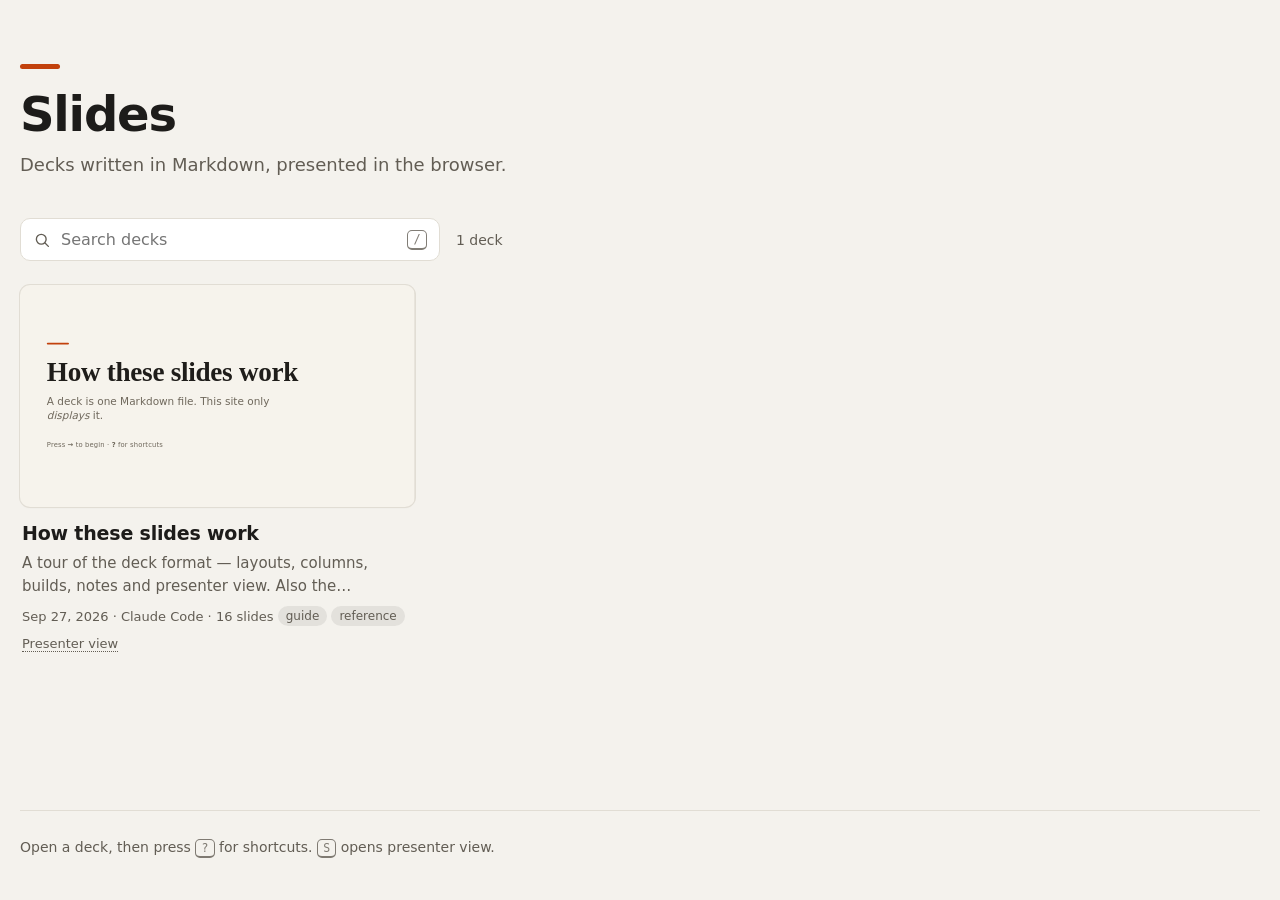
==== deck.html @ e29205b7 "Add static slides presentation site A dependency-free site that displays Markdown decks authored wit" ====
<!doctype html>
<html lang="en">
<head>
  <meta charset="utf-8">
  <meta name="viewport" content="width=device-width, initial-scale=1, viewport-fit=cover">
  <title>Loading…</title>
  <link rel="icon" href="assets/icon.svg" type="image/svg+xml">
  <link rel="stylesheet" href="assets/css/slides.css">
  <link rel="stylesheet" href="assets/css/site.css">
</head>
<body class="viewer">
  <div id="app"><div class="loading" role="status">Loading deck…</div></div>
  <noscript><p class="viewer-error">This presentation needs JavaScript.</p></noscript>
  <script type="module" src="assets/js/viewer.js"></script>
</body>
</html>
---- assets/css/slides.css ----
/* ==========================================================================
   Slide canvas: themes, typography, layouts, fragments, utilities.
   Every slide is a fixed-size canvas (1280×720 for 16:9) that the viewer
   scales to fit, so all sizes here are in canvas pixels.
   ========================================================================== */

.slide {
  --font-sans: ui-sans-serif, system-ui, -apple-system, "Segoe UI", "Inter", Roboto, "Helvetica Neue", Arial, sans-serif;
  --font-serif: "Iowan Old Style", "Palatino Linotype", Palatino, "Book Antiqua", Georgia, ui-serif, serif;
  --font-mono: ui-monospace, "SF Mono", SFMono-Regular, Menlo, Consolas, "Liberation Mono", monospace;
  --pad-x: 88px;
  --pad-y: 68px;

  position: absolute;
  left: 0;
  top: 0;
  overflow: hidden;
  background: var(--bg);
  color: var(--fg);
  font-family: var(--font-body);
  font-size: 30px;
  line-height: 1.4;
  text-rendering: optimizeLegibility;
  -webkit-font-smoothing: antialiased;
  font-kerning: normal;
  box-sizing: border-box;
}
.slide *, .slide *::before, .slide *::after { box-sizing: border-box; }

/* ------------------------------------------------------------- themes */

.theme-paper {
  --bg: #f6f3ec;
  --fg: #1f1d1a;
  --muted: #6f685c;
  --accent: #c2410c;
  --on-accent: #fff;
  --rule: #ddd6c8;
  --surface: #ece7dc;
  --code-bg: #ebe6da;
  --mark: #f7d98b;
  --font-head: var(--font-serif);
  --font-body: var(--font-sans);
  --head-weight: 600;
  --head-tracking: -0.01em;
}
.theme-ink {
  --bg: #121417;
  --fg: #ecebe7;
  --muted: #9d998f;
  --accent: #f2b25c;
  --on-accent: #16130d;
  --rule: #2d3137;
  --surface: #1b1e23;
  --code-bg: #1b1e23;
  --mark: #6b4f1c;
  --font-head: var(--font-sans);
  --font-body: var(--font-sans);
  --head-weight: 650;
  --head-tracking: -0.02em;
}
.theme-signal {
  --bg: #ffffff;
  --fg: #0b0b0d;
  --muted: #5d5f68;
  --accent: #2f54eb;
  --on-accent: #fff;
  --rule: #e3e4e9;
  --surface: #f2f3f7;
  --code-bg: #f2f3f7;
  --mark: #dbe3ff;
  --font-head: var(--font-sans);
  --font-body: var(--font-sans);
  --head-weight: 800;
  --head-tracking: -0.035em;
}

/* Per-slide colour variants: <!-- class: dark --> etc. */
.slide.dark {
  --bg: #111316; --fg: #eeede9; --muted: #a09c93; --rule: #2d3137; --surface: #1b1e23; --code-bg: #1b1e23; --mark: #6b4f1c;
}
.slide.light {
  --bg: #fbfaf7; --fg: #1d1c1a; --muted: #6d675d; --rule: #e0dbd0; --surface: #efebe3; --code-bg: #efebe3; --mark: #f7d98b;
}
.slide.brand {
  --bg: var(--accent); --fg: var(--on-accent); --muted: color-mix(in srgb, var(--on-accent) 72%, var(--accent));
  --rule: color-mix(in srgb, var(--on-accent) 30%, var(--accent));
  --surface: color-mix(in srgb, var(--on-accent) 12%, var(--accent));
  --code-bg: color-mix(in srgb, #000 16%, var(--accent));
}
.slide.brand .accent, .slide.brand a, .slide.brand h4, .slide.brand .stat strong,
.slide.brand li::marker, .slide.brand .fragment.highlight.visible { color: inherit; }
.slide.brand h4 { opacity: .8; }
.slide.brand .callout { border-color: currentColor; }

/* ---------------------------------------------------------- structure */

.slide-content {
  position: absolute;
  inset: 0;
  padding: var(--pad-y) var(--pad-x);
  display: flex;
  flex-direction: column;
  overflow: hidden;
  z-index: 1;
}
.slide:has(.slide-footer) .slide-content { padding-bottom: calc(var(--pad-y) + 24px); }
.slide-content > :first-child { margin-top: 0; }
.slide-content > :last-child { margin-bottom: 0; }

.slide-bg {
  position: absolute;
  inset: 0;
  background-position: center;
  background-repeat: no-repeat;
  z-index: 0;
}
.slide.dim .slide-bg::after {
  content: "";
  position: absolute;
  inset: 0;
  background: linear-gradient(180deg, rgb(0 0 0 / .25), rgb(0 0 0 / .62));
}

.slide-footer {
  position: absolute;
  left: var(--pad-x);
  right: var(--pad-x);
  bottom: 26px;
  display: flex;
  justify-content: space-between;
  gap: 24px;
  font-size: 16px;
  letter-spacing: .02em;
  color: var(--muted);
  z-index: 2;
}
.slide-number { font-variant-numeric: tabular-nums; margin-left: auto; }

/* --------------------------------------------------------- typography */

.slide h1, .slide h2, .slide h3, .slide h4 {
  font-family: var(--font-head);
  font-weight: var(--head-weight);
  letter-spacing: var(--head-tracking);
  line-height: 1.08;
  margin: 0 0 .5em;
  text-wrap: balance;
}
.slide h1 { font-size: 68px; }
.slide h2 { font-size: 48px; margin-bottom: 36px; }
.slide h3 { font-size: 32px; line-height: 1.2; margin-bottom: .4em; }
.slide h4 { font-size: 22px; font-family: var(--font-body); text-transform: uppercase; letter-spacing: .1em; color: var(--muted); font-weight: 600; }

.slide :is(h1, h2, h3) code { font-size: .66em; font-weight: 500; vertical-align: .12em; letter-spacing: 0; }
.slide p { margin: 0 0 .7em; text-wrap: pretty; }
.slide a { color: var(--accent); text-decoration-thickness: .06em; text-underline-offset: .15em; }
.slide strong { font-weight: 650; }
.slide mark { background: var(--mark); color: inherit; padding: 0 .12em; border-radius: .12em; }
.slide del { color: var(--muted); }
.slide hr { border: 0; border-top: 2px solid var(--rule); margin: 28px 0; width: 100%; }

.slide ul, .slide ol { margin: 0 0 .7em; padding-left: 1.15em; }
.slide li { margin: 0 0 .42em; padding-left: .2em; }
.slide li > p { margin-bottom: .3em; }
.slide li > ul, .slide li > ol { margin: .42em 0 0; font-size: .86em; }
.slide ul > li::marker { color: var(--accent); content: "— "; font-weight: 600; }
.slide ul ul > li::marker { content: "· "; }
.slide ol > li::marker { color: var(--accent); font-variant-numeric: tabular-nums; font-weight: 600; }
.slide li.task { list-style: none; position: relative; }
.slide li.task::marker { content: ""; }
.slide .task-box {
  display: inline-block; width: .8em; height: .8em; margin: 0 .45em -.06em -1.15em;
  border: 2px solid var(--muted); border-radius: .16em; vertical-align: baseline;
}
.slide .task-box.checked { background: var(--accent); border-color: var(--accent); box-shadow: inset 0 0 0 3px var(--bg); }
.slide li.task.done { color: var(--muted); }

.slide code {
  font-family: var(--font-mono);
  font-size: .84em;
  background: var(--code-bg);
  padding: .08em .3em;
  border-radius: .25em;
}
.slide pre {
  position: relative;
  margin: 0 0 .8em;
  padding: 26px 30px;
  background: var(--code-bg);
  border-radius: 12px;
  font-size: 21px;
  line-height: 1.55;
  overflow: hidden;
  tab-size: 2;
}
.slide pre code { background: none; padding: 0; font-size: inherit; white-space: pre; }
.slide pre code[data-lang]::before {
  content: attr(data-lang);
  position: absolute;
  top: 10px;
  right: 16px;
  font-size: 13px;
  letter-spacing: .08em;
  text-transform: uppercase;
  color: var(--muted);
}

.slide blockquote {
  margin: 0 0 .8em;
  padding: 4px 0 4px 32px;
  border-left: 4px solid var(--accent);
  font-family: var(--font-head);
  font-size: 1.12em;
}
.slide blockquote p:last-child { margin-bottom: 0; }

.slide table { border-collapse: collapse; font-size: 24px; margin: 0 0 .8em; width: 100%; font-variant-numeric: tabular-nums; }
.slide th, .slide td { padding: 12px 18px; text-align: left; border-bottom: 1px solid var(--rule); vertical-align: top; }
.slide th { font-weight: 650; border-bottom: 2px solid var(--fg); }

.slide img, .slide video, .slide svg, .slide iframe, .slide canvas { max-width: 100%; }
.slide img, .slide video { max-height: 480px; object-fit: contain; display: block; }
.slide p > img { display: inline-block; vertical-align: middle; }
.slide p > img:only-child { display: block; }
.slide iframe { border: 0; width: 100%; flex: 1; min-height: 0; border-radius: 10px; }
.slide figure { margin: 0 0 .7em; display: flex; flex-direction: column; min-height: 0; }
.slide figcaption { font-size: 18px; color: var(--muted); margin-top: 12px; }

/* ------------------------------------------------------------ columns */

.slide .columns {
  display: grid;
  grid-template-columns: repeat(2, minmax(0, 1fr));
  gap: 64px;
  flex: 1;
  min-height: 0;
  align-items: start;
}
.slide .columns[data-count="3"] { grid-template-columns: repeat(3, minmax(0, 1fr)); gap: 48px; }
.slide .columns[data-count="4"] { grid-template-columns: repeat(4, minmax(0, 1fr)); gap: 40px; }
.slide .col { min-width: 0; min-height: 0; }
.slide .col > :first-child { margin-top: 0; }
.slide .col > :last-child { margin-bottom: 0; }
.slide .columns[data-count="3"] .col, .slide .columns[data-count="4"] .col { font-size: 26px; }
.slide.middle .columns { align-items: center; }

/* ------------------------------------------------------------ layouts */

/* title: opening slide */
.layout-title .slide-content { justify-content: center; }
.layout-title h1 { font-size: 88px; line-height: 1.02; max-width: 1020px; margin-bottom: 28px; }
.layout-title h1::before {
  content: ""; display: block; width: 72px; height: 6px; background: var(--accent); margin-bottom: 44px; border-radius: 3px;
}
.slide.brand.layout-title h1::before { background: currentColor; }
.layout-title h1 + p { font-size: 34px; color: var(--muted); max-width: 900px; line-height: 1.3; }
.layout-title h1 + p + p { margin-top: 36px; font-size: 22px; color: var(--muted); letter-spacing: .02em; }

/* section: chapter divider */
.layout-section .slide-content { justify-content: flex-end; padding-bottom: 96px; }
.layout-section h1, .layout-section h2 { font-size: 96px; line-height: 1; margin-bottom: 20px; max-width: 1040px; }
.layout-section h4 { color: var(--accent); margin-bottom: 20px; }
.layout-section p { font-size: 30px; color: var(--muted); max-width: 820px; }
.layout-section .slide-content::before {
  content: ""; position: absolute; left: var(--pad-x); right: var(--pad-x); top: var(--pad-y); height: 2px; background: var(--rule);
}

/* center: everything centred */
.layout-center .slide-content { justify-content: center; align-items: center; text-align: center; }
.layout-center .slide-content > * { max-width: 1000px; }
.layout-center ul, .layout-center ol { text-align: left; }
.layout-center img, .layout-center video { margin-inline: auto; }

/* statement: one big idea */
.layout-statement .slide-content { justify-content: center; }
.layout-statement p, .layout-statement h1, .layout-statement h2 {
  font-family: var(--font-head);
  font-size: 64px;
  line-height: 1.12;
  font-weight: var(--head-weight);
  letter-spacing: var(--head-tracking);
  max-width: 1060px;
  text-wrap: balance;
}
.layout-statement strong, .layout-statement em { color: var(--accent); font-style: normal; }
.layout-statement p + p { font-family: var(--font-body); font-size: 28px; font-weight: 400; letter-spacing: 0; color: var(--muted); margin-top: 16px; }

/* quote: a pull quote with attribution */
.layout-quote .slide-content { justify-content: center; }
.layout-quote blockquote {
  border: 0; padding: 0; margin: 0 0 40px; font-size: 52px; line-height: 1.18; max-width: 1040px; position: relative; text-wrap: balance;
}
.layout-quote blockquote::before {
  content: "“"; position: absolute; left: -.55em; top: -.12em; color: var(--accent); font-size: 1.6em; line-height: 1;
}
.layout-quote blockquote + p { font-size: 26px; color: var(--muted); }

/* media-left / media-right: first image fills half the slide */
.layout-media-left .slide-media, .layout-media-right .slide-media {
  position: absolute; top: 0; bottom: 0; width: 46%; z-index: 1; background: var(--surface); overflow: hidden;
}
.layout-media-left .slide-media { left: 0; }
.layout-media-right .slide-media { right: 0; }
.slide-media > img, .slide-media > video, .slide-media > figure > img, .slide-media > figure > video {
  width: 100%; height: 100%; max-height: none; object-fit: cover; margin: 0;
}
.slide-media > figure { height: 100%; margin: 0; }
.slide-media figcaption {
  position: absolute; left: 0; right: 0; bottom: 0; margin: 0; padding: 40px 28px 20px;
  color: #fff; background: linear-gradient(transparent, rgb(0 0 0 / .6)); font-size: 16px;
}
.layout-media-left .slide-content { left: 46%; justify-content: center; }
.layout-media-right .slide-content { right: 46%; justify-content: center; }
.layout-media-left .slide-content, .layout-media-right .slide-content { padding-inline: 64px; }
.layout-media-left .slide-footer { left: calc(46% + 64px); }
.layout-media-right .slide-footer { right: calc(46% + 64px); }

/* full: no padding; media fills the canvas */
.layout-full .slide-content { padding: 0; }
.layout-full .slide-content > p:only-child, .layout-full .slide-content > figure:only-child { margin: 0; height: 100%; }
.layout-full img, .layout-full video { width: 100%; height: 100%; max-height: none; object-fit: cover; }
.layout-full.contain img, .layout-full.contain video { object-fit: contain; }
.layout-full figure { position: relative; }
.layout-full figcaption { position: absolute; left: 28px; bottom: 20px; margin: 0; color: #fff; text-shadow: 0 1px 8px rgb(0 0 0 / .6); }

/* --------------------------------------------------------- fragments */

.slide .fragment {
  opacity: 0;
  transform: translateY(10px);
  transition: opacity .35s ease, transform .35s ease, color .35s ease;
}
.slide .fragment.visible { opacity: 1; transform: none; }
.slide .fragment.fade { transform: none; }
.slide[data-build="dim"] .fragment.visible:not(.current) { opacity: .38; }
.slide .fragment.highlight { opacity: 1; transform: none; }
.slide .fragment.highlight.visible { color: var(--accent); }
.slide.is-thumb .fragment { transition: none; }

/* ---------------------------------------------------------- utilities */

.slide .muted { color: var(--muted); }
.slide .accent { color: var(--accent); }
.slide .small { font-size: 22px; }
.slide .tiny { font-size: 17px; }
.slide .large { font-size: 38px; line-height: 1.3; }
.slide .huge { font-size: 64px; line-height: 1.1; font-family: var(--font-head); font-weight: var(--head-weight); letter-spacing: var(--head-tracking); }
.slide .lead { font-size: 36px; line-height: 1.35; color: var(--muted); max-width: 1000px; }
.slide .center { text-align: center; margin-inline: auto; }
.slide .right { text-align: right; margin-left: auto; }
.slide .mono { font-family: var(--font-mono); }
.slide .caps { text-transform: uppercase; letter-spacing: .1em; font-size: .7em; }
.slide .push-bottom { margin-top: auto; }
.slide .grow { flex: 1; min-height: 0; }

.slide .stat strong { display: block; font-family: var(--font-head); font-size: 128px; line-height: 1; letter-spacing: -.04em; color: var(--accent); margin-bottom: 12px; font-weight: var(--head-weight); }
.slide .stat { font-size: 28px; color: var(--muted); }

.slide .card, .slide .callout {
  background: var(--surface);
  border-radius: 14px;
  padding: 28px 32px;
}
.slide .callout { border-left: 5px solid var(--accent); border-radius: 4px 14px 14px 4px; }
.slide .card > :last-child, .slide .callout > :last-child { margin-bottom: 0; }

.slide .w-25 { width: 25%; } .slide .w-33 { width: 33.333%; } .slide .w-50 { width: 50%; }
.slide .w-66 { width: 66.666%; } .slide .w-75 { width: 75%; } .slide .w-100 { width: 100%; }
.slide img.rounded, .slide .rounded { border-radius: 14px; }
.slide img.shadow, .slide .shadow { box-shadow: 0 18px 50px -18px rgb(0 0 0 / .45); }
.slide img.tall { max-height: 560px; }
.slide img.cover { width: 100%; height: 100%; max-height: none; object-fit: cover; }

.slide .iframe-placeholder {
  flex: 1; display: grid; place-items: center; background: var(--surface); color: var(--muted); border-radius: 10px; font-size: 24px;
}
---- assets/css/site.css ----
/* ==========================================================================
   Site chrome: library page, viewer controls, overview, presenter, print.
   ========================================================================== */

:root {
  --ui-font: ui-sans-serif, system-ui, -apple-system, "Segoe UI", Roboto, "Helvetica Neue", Arial, sans-serif;
  --ui-mono: ui-monospace, "SF Mono", SFMono-Regular, Menlo, Consolas, monospace;
  --page: #f4f2ed;
  --panel: #ffffff;
  --ink: #1d1c1a;
  --ink-2: #625d54;
  --line: #e1ddd4;
  --brand: #c2410c;
  --focus: #2f6fed;
  color-scheme: light;
}
@media (prefers-color-scheme: dark) {
  :root:not([data-theme="light"]) {
    --page: #111214;
    --panel: #1a1c1f;
    --ink: #ecebe7;
    --ink-2: #a19d95;
    --line: #2b2e33;
    --brand: #f08a4b;
    --focus: #7aa2ff;
    color-scheme: dark;
  }
}
:root[data-theme="dark"] {
  --page: #111214; --panel: #1a1c1f; --ink: #ecebe7; --ink-2: #a19d95; --line: #2b2e33; --brand: #f08a4b; --focus: #7aa2ff;
  color-scheme: dark;
}

*, *::before, *::after { box-sizing: border-box; }
html, body { margin: 0; }
body { font-family: var(--ui-font); background: var(--page); color: var(--ink); }
:focus-visible { outline: 3px solid var(--focus); outline-offset: 2px; }
kbd {
  font-family: var(--ui-mono); font-size: .82em; padding: .1em .45em; border-radius: 5px;
  border: 1px solid currentColor; border-bottom-width: 2px; opacity: .8; white-space: nowrap;
}
.sr-only {
  position: absolute !important; width: 1px; height: 1px; padding: 0; margin: -1px;
  overflow: hidden; clip: rect(0 0 0 0); white-space: nowrap; border: 0;
}
[hidden] { display: none !important; }

/* ----------------------------------------------------------- thumbnails */

.thumb { position: relative; overflow: hidden; width: 100%; contain: strict; }
.thumb > .slide { left: 50%; top: 50%; transform-origin: center; pointer-events: none; }

/* ------------------------------------------------------------- library */

.library { min-height: 100dvh; display: flex; flex-direction: column; }
.lib-head { padding: 64px 0 8px; }
.lib-head-inner, .lib-main, .lib-foot { max-width: 1272px; margin: 0 auto; width: 100%; padding-inline: 16px; }
.lib-main { flex: 1; }
.lib-head h1 {
  margin: 0; font-size: clamp(32px, 5vw, 48px); letter-spacing: -.025em; font-weight: 700; line-height: 1.05;
}
.lib-head h1::before {
  content: ""; display: block; width: 40px; height: 5px; border-radius: 3px; background: var(--brand); margin-bottom: 20px;
}
.lib-desc { margin: 12px 0 0; color: var(--ink-2); font-size: 18px; max-width: 640px; line-height: 1.5; }

.toolbar { display: flex; align-items: center; gap: 16px; margin: 32px 0 24px; flex-wrap: wrap; }
.search {
  display: flex; align-items: center; gap: 10px; flex: 1; max-width: 420px; min-width: 0;
  background: var(--panel); border: 1px solid var(--line); border-radius: 10px; padding: 0 12px; color: var(--ink-2);
}
.search:focus-within { border-color: var(--focus); box-shadow: 0 0 0 3px color-mix(in srgb, var(--focus) 25%, transparent); }
.search input {
  flex: 1; min-width: 0; border: 0; background: none; font: inherit; font-size: 16px; color: var(--ink); padding: 11px 0; outline: none;
}
.search input::-webkit-search-cancel-button { display: none; }
.search kbd { font-size: 12px; }
.count { color: var(--ink-2); font-size: 14px; font-variant-numeric: tabular-nums; }

.status {
  background: var(--panel); border: 1px dashed var(--line); border-radius: 12px; padding: 28px; color: var(--ink-2); line-height: 1.6;
}
.status strong { color: var(--ink); display: block; margin-bottom: 4px; }
.status code, .lib-foot code { font-family: var(--ui-mono); font-size: .9em; }

.grid {
  list-style: none; margin: 0; padding: 0 0 48px;
  display: grid; grid-template-columns: repeat(auto-fill, minmax(min(100%, 320px), 1fr)); gap: 28px;
}
.card { position: relative; display: flex; flex-direction: column; min-width: 0; }
.card-link { color: inherit; text-decoration: none; display: flex; flex-direction: column; gap: 14px; border-radius: 12px; }
.card-thumb {
  border-radius: 10px; overflow: hidden; background: var(--line);
  box-shadow: 0 0 0 1px var(--line), 0 1px 2px rgb(0 0 0 / .05);
  transition: transform .2s ease, box-shadow .2s ease;
}
.card-link:hover .card-thumb, .card-link:focus-visible .card-thumb {
  transform: translateY(-3px);
  box-shadow: 0 0 0 1px var(--line), 0 14px 32px -14px rgb(0 0 0 / .35);
}
.card-link:focus-visible { outline: none; }
.card-link:focus-visible .card-thumb { outline: 3px solid var(--focus); outline-offset: 3px; }
.card-body { padding: 0 2px; }
.card-title { margin: 0; font-size: 19px; line-height: 1.3; letter-spacing: -.01em; font-weight: 650; }
.card-desc {
  margin: 6px 0 0; color: var(--ink-2); font-size: 15px; line-height: 1.5;
  display: -webkit-box; -webkit-line-clamp: 2; -webkit-box-orient: vertical; overflow: hidden;
}
.card-meta { margin: 8px 0 0; color: var(--ink-2); font-size: 13px; line-height: 1.8; }
.tag {
  display: inline-block; font-size: 12px; line-height: 1; padding: 4px 8px; border-radius: 99px;
  background: color-mix(in srgb, var(--ink) 8%, transparent); color: var(--ink-2); vertical-align: 1px;
}
.tag-draft { background: color-mix(in srgb, var(--brand) 18%, transparent); color: var(--brand); }
.card-present {
  align-self: flex-start; margin: 8px 2px 0; font-size: 13px; color: var(--ink-2); text-decoration: none;
  border-bottom: 1px dotted currentColor;
}
.card-present:hover { color: var(--brand); }
.card-error .card-body { border: 1px dashed var(--line); border-radius: 10px; padding: 20px; }

.lib-foot { padding-block: 0 40px; color: var(--ink-2); font-size: 14px; }
.lib-foot p { margin: 0; padding-top: 24px; border-top: 1px solid var(--line); line-height: 1.8; }

/* -------------------------------------------------------------- viewer */

.viewer {
  --chrome-bg: rgb(22 22 24 / .82);
  --chrome-fg: #f1f0ec;
  background: #0c0c0d;
  color: #eee;
  height: 100dvh;
  overflow: hidden;
  overscroll-behavior: none;
}
#app { height: 100%; }
.loading { display: grid; place-items: center; height: 100%; color: #888; font-size: 15px; }

.stage { position: fixed; inset: 0; overflow: hidden; touch-action: pan-y pinch-zoom; }
.viewport { position: absolute; left: 50%; top: 50%; transform-origin: center; }
body.idle .stage { cursor: none; }

.viewport > .slide {
  opacity: 0;
  visibility: hidden;
  transition: opacity .28s ease, visibility 0s linear .28s;
}
.viewport > .slide.is-current { opacity: 1; visibility: visible; transition: opacity .28s ease; }
.viewport > .slide.no-transition { transition: none; }
.viewport > .slide.no-transition .fragment { transition: none; }

.blackout { position: fixed; inset: 0; background: #000; z-index: 5; }

.progress { position: fixed; left: 0; right: 0; top: 0; height: 3px; z-index: 6; pointer-events: none; }
.progress-bar {
  height: 100%; background: rgb(140 140 140 / .6); transform-origin: left; transform: scaleX(0);
  transition: transform .3s ease;
}

.controls {
  position: fixed; left: 50%; bottom: max(16px, env(safe-area-inset-bottom)); transform: translateX(-50%);
  display: flex; align-items: center; gap: 2px; padding: 5px; z-index: 10;
  background: var(--chrome-bg); color: var(--chrome-fg); border-radius: 14px;
  backdrop-filter: blur(12px); -webkit-backdrop-filter: blur(12px);
  box-shadow: 0 8px 30px rgb(0 0 0 / .3), inset 0 0 0 1px rgb(255 255 255 / .08);
  transition: opacity .3s ease, transform .3s ease;
  max-width: calc(100vw - 32px);
}
body.idle .controls { opacity: 0; transform: translate(-50%, 8px); pointer-events: none; }
.ctl {
  display: inline-grid; place-items: center; min-width: 40px; height: 40px; padding: 0 8px;
  border: 0; border-radius: 10px; background: none; color: inherit; font: inherit; cursor: pointer; text-decoration: none;
}
.ctl:hover { background: rgb(255 255 255 / .1); }
.ctl.active { background: rgb(255 255 255 / .18); }
.ctl-sep { width: 1px; height: 22px; background: rgb(255 255 255 / .14); margin: 0 4px; }
.counter { font-variant-numeric: tabular-nums; font-size: 14px; display: inline-flex; gap: 4px; min-width: 70px; }
.counter .of { opacity: .55; }
@media (max-width: 520px) {
  .controls [data-act="presenter"], .controls .ctl-sep { display: none; }
}

.jump-toast {
  position: fixed; top: 24px; left: 50%; transform: translateX(-50%); z-index: 11;
  background: var(--chrome-bg); color: var(--chrome-fg); padding: 10px 18px; border-radius: 10px; font-size: 18px;
  font-variant-numeric: tabular-nums; backdrop-filter: blur(12px);
}
.dev-flag {
  position: fixed; top: 12px; right: 12px; z-index: 11; max-width: calc(100vw - 24px);
  background: #fbbf24; color: #1a1300; font-size: 13px; font-weight: 600; padding: 6px 10px; border-radius: 8px;
  box-shadow: 0 4px 14px rgb(0 0 0 / .3);
}

.viewer-error { max-width: 560px; margin: 0 auto; padding: 18vh 16px 0; color: #ddd; line-height: 1.6; font-size: 16px; }
.viewer-error h1 { font-size: 28px; margin: 0 0 12px; color: #fff; }
.viewer-error a { color: #f5a36f; }
.viewer-error code { font-family: var(--ui-mono); background: #222; padding: 2px 6px; border-radius: 4px; }

/* Capture mode (?capture): bare canvas at 1:1 for screenshots. */
body[data-mode="capture"] .controls,
body[data-mode="capture"] .progress,
body[data-mode="capture"] .dev-flag { display: none !important; }
body[data-mode="capture"] .slide, body[data-mode="capture"] .slide * { transition: none !important; }

/* ------------------------------------------------------------ overview */

.overview {
  position: fixed; inset: 0; z-index: 20; overflow-y: auto; overscroll-behavior: contain;
  background: #0c0c0d; color: #eee; padding: 0 16px 48px;
}
.overview-head {
  position: sticky; top: 0; z-index: 1; display: flex; align-items: center; gap: 16px;
  max-width: 1400px; margin: 0 auto; padding: 18px 0; background: #0c0c0d;
}
.overview-head h2 { margin: 0; font-size: 17px; font-weight: 600; flex: 1; min-width: 0; overflow: hidden; text-overflow: ellipsis; white-space: nowrap; }
.overview-hint { font-size: 13px; color: #8d8b86; }
@media (max-width: 640px) { .overview-hint { display: none; } }
.overview-grid {
  list-style: none; margin: 0 auto; padding: 0; max-width: 1400px;
  display: grid; grid-template-columns: repeat(auto-fill, minmax(min(100%, 250px), 1fr)); gap: 26px 20px;
}
.ov-item {
  display: flex; flex-direction: column; gap: 8px; width: 100%; padding: 0; border: 0; background: none;
  color: inherit; font: inherit; text-align: left; cursor: pointer; border-radius: 8px;
}
.ov-item .thumb { border-radius: 6px; box-shadow: 0 0 0 1px rgb(255 255 255 / .1); transition: box-shadow .15s ease; }
.ov-item:hover .thumb { box-shadow: 0 0 0 2px rgb(255 255 255 / .45); }
.ov-item[aria-current="true"] .thumb { box-shadow: 0 0 0 3px #f5a36f; }
.ov-item:focus-visible { outline: none; }
.ov-item:focus-visible .thumb { box-shadow: 0 0 0 3px var(--focus, #7aa2ff); }
.ov-cap { display: flex; gap: 8px; font-size: 13px; color: #b9b6b0; min-width: 0; }
.ov-num { font-variant-numeric: tabular-nums; color: #7d7a74; }
.ov-title { overflow: hidden; text-overflow: ellipsis; white-space: nowrap; }
.ov-item.overflowing .thumb { box-shadow: 0 0 0 2px #fbbf24; }
.ov-item.overflowing .ov-cap::after { content: "overflows"; margin-left: auto; color: #fbbf24; font-weight: 600; }
body.overview-open .controls { display: none; }

/* ---------------------------------------------------------------- help */

.help {
  border: 0; border-radius: 16px; padding: 0; max-width: min(560px, calc(100vw - 32px));
  background: #1b1c1f; color: #ecebe7; box-shadow: 0 30px 80px rgb(0 0 0 / .5);
}
.help::backdrop { background: rgb(0 0 0 / .55); }
.help form { padding: 28px 28px 24px; position: relative; }
.help h2 { margin: 0 0 18px; font-size: 18px; }
.help table { border-collapse: collapse; width: 100%; font-size: 14px; }
.help td { padding: 7px 0; border-top: 1px solid #2c2e33; vertical-align: top; }
.help td:first-child { padding-right: 20px; white-space: nowrap; }
.help kbd { font-size: 12px; }
.help-foot { color: #8d8b86; font-size: 13px; margin: 16px 0 0; }
.help-foot code { font-family: var(--ui-mono); }
.help-close { position: absolute; top: 16px; right: 16px; border: 0; background: none; color: inherit; cursor: pointer; padding: 6px; border-radius: 8px; }
.help-close:hover { background: rgb(255 255 255 / .08); }

/* ----------------------------------------------------------- presenter */

body[data-mode="presenter"] { background: #141518; color: #e8e6e1; }
.presenter {
  height: 100dvh; display: grid; grid-template-columns: minmax(0, 1.7fr) minmax(280px, 1fr);
  grid-template-rows: minmax(0, 1fr) auto; gap: 16px; padding: 16px;
}
.p-current { position: relative; min-height: 0; }
.p-frame { position: absolute; inset: 0; overflow: hidden; border-radius: 8px; background: #0c0c0d; }
.p-frame .viewport > .slide { transition: none; }
.p-side { display: flex; flex-direction: column; gap: 16px; min-height: 0; }
.p-label {
  display: flex; align-items: center; gap: 8px; font-size: 12px; text-transform: uppercase; letter-spacing: .1em;
  color: #8d8b86; margin-bottom: 8px;
}
.p-builds { text-transform: none; letter-spacing: 0; color: #f5a36f; }
.p-next .thumb { border-radius: 6px; box-shadow: 0 0 0 1px rgb(255 255 255 / .1); }
.p-end {
  aspect-ratio: 16 / 9; display: grid; place-items: center; border: 1px dashed #3a3c41; border-radius: 6px; color: #8d8b86;
}
.p-notes-wrap { flex: 1; display: flex; flex-direction: column; min-height: 0; }
.p-font { margin-left: auto; display: flex; gap: 4px; }
.p-font button {
  border: 1px solid #34363b; background: none; color: #cfccc6; border-radius: 6px; padding: 2px 8px; font: inherit; font-size: 12px; cursor: pointer;
}
.p-notes {
  flex: 1; overflow-y: auto; background: #1c1d21; border-radius: 10px; padding: 18px 22px; line-height: 1.55;
}
.p-notes > :first-child { margin-top: 0; }
.p-notes ul, .p-notes ol { padding-left: 1.2em; }
.p-notes code { font-family: var(--ui-mono); font-size: .88em; }
.p-empty { color: #6f6d68; font-style: italic; }
.p-bar {
  grid-column: 1 / -1; display: flex; align-items: center; gap: 8px; background: #1c1d21; border-radius: 12px; padding: 6px 10px;
  color: #e8e6e1;
}
.p-count { font-variant-numeric: tabular-nums; font-size: 15px; min-width: 64px; text-align: center; }
.p-title { flex: 1; min-width: 0; overflow: hidden; text-overflow: ellipsis; white-space: nowrap; color: #9f9c95; font-size: 14px; padding: 0 8px; }
.p-timer {
  font-family: var(--ui-mono); font-size: 26px; font-variant-numeric: tabular-nums; background: none; border: 0; color: inherit;
  cursor: pointer; padding: 2px 10px; border-radius: 8px;
}
.p-timer:hover { background: rgb(255 255 255 / .06); }
.p-timer.paused { color: #fbbf24; }
.p-clock { font-variant-numeric: tabular-nums; color: #8d8b86; font-size: 15px; padding-right: 8px; }
@media (max-width: 800px) {
  .presenter { grid-template-columns: 1fr; grid-template-rows: minmax(200px, 40vh) auto auto; height: auto; min-height: 100dvh; }
  body[data-mode="presenter"] { height: auto; overflow: auto; }
  .p-notes { min-height: 30vh; }
  .p-title, .p-clock { display: none; }
}

/* --------------------------------------------------------------- print */

@media print {
  * { -webkit-print-color-adjust: exact; print-color-adjust: exact; }
  body.viewer { background: none; height: auto; overflow: visible; }
  .controls, .progress, .dev-flag, .overview, .jump-toast, .blackout, dialog, .sr-only, .presenter .p-side, .p-bar { display: none !important; }
  .stage { position: static; }
  .viewport { position: static; transform: none !important; width: auto !important; height: auto !important; }
  .viewport > .slide {
    position: relative; opacity: 1 !important; visibility: visible !important; transition: none !important;
    break-after: page; page-break-after: always;
  }
  .viewport > .slide:last-child { break-after: auto; page-break-after: auto; }
  .slide .fragment { opacity: 1 !important; transform: none !important; }
}

@media (prefers-reduced-motion: reduce) {
  *, *::before, *::after { transition-duration: 0s !important; animation-duration: 0s !important; }
}
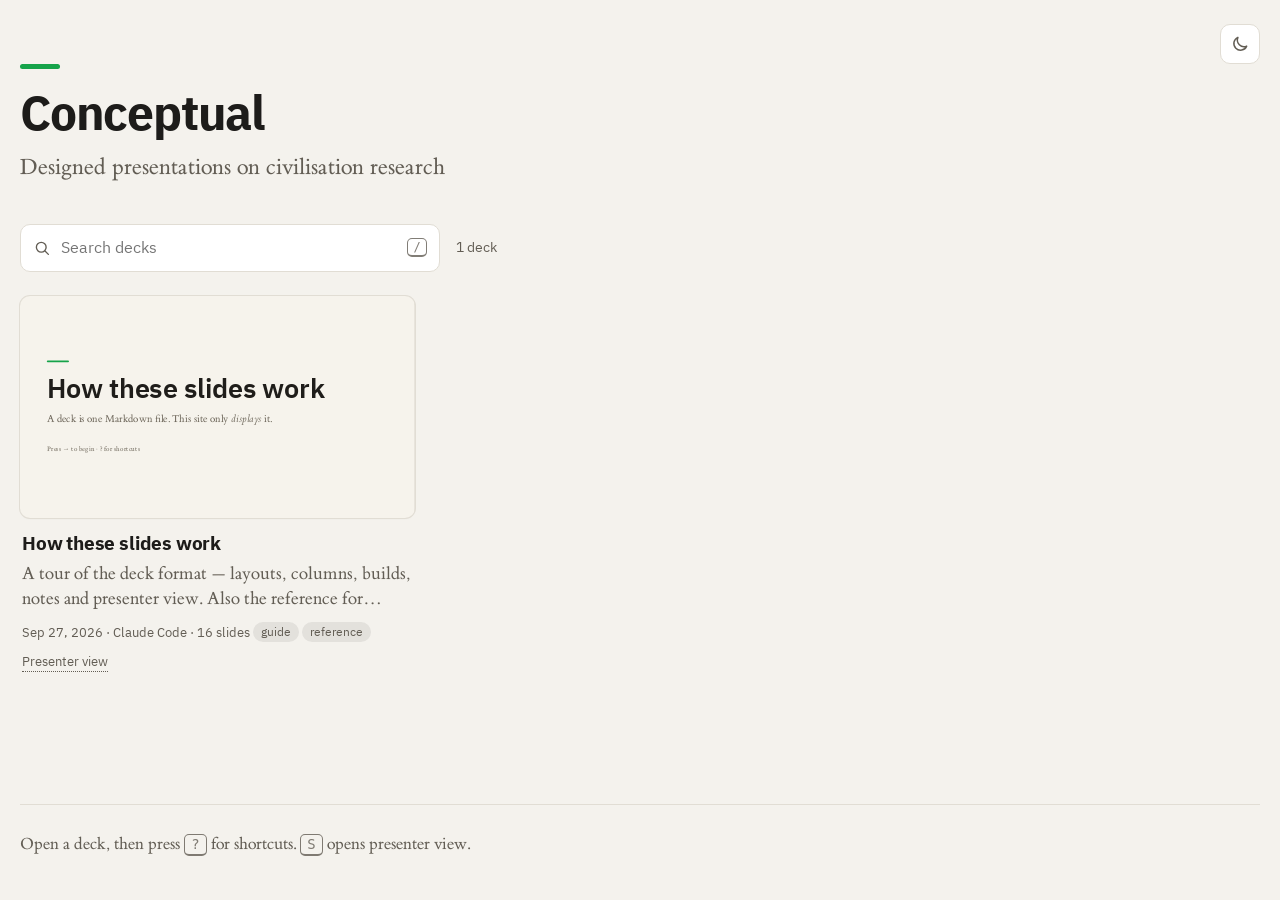
==== commit e5227abc: "Rebrand as Conceptual: new type, green accent, light/dark toggle - Self-host ET Bembo (text, descrip" ====
--- a/deck.html
+++ b/deck.html
@@ -5,6 +5,10 @@
   <meta name="viewport" content="width=device-width, initial-scale=1, viewport-fit=cover">
   <title>Loading…</title>
   <link rel="icon" href="assets/icon.svg" type="image/svg+xml">
+  <script>try{var t=localStorage.getItem('slides:theme');if((t==='light'||t==='dark')&&!/[?&]capture\b/.test(location.search))document.documentElement.dataset.theme=t}catch(e){}</script>
+  <link rel="preload" href="assets/fonts/IBMPlexSansArabic-SemiBold.woff2" as="font" type="font/woff2" crossorigin>
+  <link rel="preload" href="assets/fonts/ETBembo-Roman.woff2" as="font" type="font/woff2" crossorigin>
+  <link rel="stylesheet" href="assets/css/fonts.css">
   <link rel="stylesheet" href="assets/css/slides.css">
   <link rel="stylesheet" href="assets/css/site.css">
 </head>
--- a/assets/css/fonts.css
+++ b/assets/css/fonts.css
@@ -0,0 +1,9 @@
+/* Self-hosted type: ET Bembo (MIT, see fonts/ET-Bembo-LICENSE.txt) for text,
+   IBM Plex Sans Arabic (OFL, see fonts/IBM-Plex-LICENSE.txt) for titles and headings. */
+@font-face { font-family: "ET Bembo"; src: url("../fonts/ETBembo-Roman.woff2") format("woff2"); font-weight: 400; font-style: normal; font-display: swap; }
+@font-face { font-family: "ET Bembo"; src: url("../fonts/ETBembo-Italic.woff2") format("woff2"); font-weight: 400; font-style: italic; font-display: swap; }
+@font-face { font-family: "ET Bembo"; src: url("../fonts/ETBembo-SemiBold.woff2") format("woff2"); font-weight: 600 700; font-style: normal; font-display: swap; }
+@font-face { font-family: "IBM Plex Sans Arabic"; src: url("../fonts/IBMPlexSansArabic-Regular.woff2") format("woff2"); font-weight: 400; font-display: swap; }
+@font-face { font-family: "IBM Plex Sans Arabic"; src: url("../fonts/IBMPlexSansArabic-Medium.woff2") format("woff2"); font-weight: 500; font-display: swap; }
+@font-face { font-family: "IBM Plex Sans Arabic"; src: url("../fonts/IBMPlexSansArabic-SemiBold.woff2") format("woff2"); font-weight: 600; font-display: swap; }
+@font-face { font-family: "IBM Plex Sans Arabic"; src: url("../fonts/IBMPlexSansArabic-Bold.woff2") format("woff2"); font-weight: 700 800; font-display: swap; }
--- a/assets/css/slides.css
+++ b/assets/css/slides.css
@@ -5,8 +5,8 @@
    ========================================================================== */
 
 .slide {
-  --font-sans: ui-sans-serif, system-ui, -apple-system, "Segoe UI", "Inter", Roboto, "Helvetica Neue", Arial, sans-serif;
-  --font-serif: "Iowan Old Style", "Palatino Linotype", Palatino, "Book Antiqua", Georgia, ui-serif, serif;
+  --font-display: "IBM Plex Sans Arabic", ui-sans-serif, system-ui, -apple-system, "Segoe UI", Roboto, Arial, sans-serif;
+  --font-text: "ET Bembo", "Iowan Old Style", "Palatino Linotype", Palatino, Georgia, ui-serif, serif;
   --font-mono: ui-monospace, "SF Mono", SFMono-Regular, Menlo, Consolas, "Liberation Mono", monospace;
   --pad-x: 88px;
   --pad-y: 68px;
@@ -18,8 +18,8 @@
   background: var(--bg);
   color: var(--fg);
   font-family: var(--font-body);
-  font-size: 30px;
-  line-height: 1.4;
+  font-size: 32px;
+  line-height: 1.38;
   text-rendering: optimizeLegibility;
   -webkit-font-smoothing: antialiased;
   font-kerning: normal;
@@ -33,14 +33,14 @@
   --bg: #f6f3ec;
   --fg: #1f1d1a;
   --muted: #6f685c;
-  --accent: #c2410c;
+  --accent: #16a34a;
   --on-accent: #fff;
   --rule: #ddd6c8;
   --surface: #ece7dc;
   --code-bg: #ebe6da;
   --mark: #f7d98b;
-  --font-head: var(--font-serif);
-  --font-body: var(--font-sans);
+  --font-head: var(--font-display);
+  --font-body: var(--font-text);
   --head-weight: 600;
   --head-tracking: -0.01em;
 }
@@ -48,38 +48,41 @@
   --bg: #121417;
   --fg: #ecebe7;
   --muted: #9d998f;
-  --accent: #f2b25c;
-  --on-accent: #16130d;
+  --accent: #16a34a;
+  --on-accent: #fff;
   --rule: #2d3137;
   --surface: #1b1e23;
   --code-bg: #1b1e23;
   --mark: #6b4f1c;
-  --font-head: var(--font-sans);
-  --font-body: var(--font-sans);
-  --head-weight: 650;
-  --head-tracking: -0.02em;
+  --font-head: var(--font-display);
+  --font-body: var(--font-text);
+  --head-weight: 600;
+  --head-tracking: -0.015em;
 }
 .theme-signal {
   --bg: #ffffff;
   --fg: #0b0b0d;
   --muted: #5d5f68;
-  --accent: #2f54eb;
+  --accent: #16a34a;
   --on-accent: #fff;
   --rule: #e3e4e9;
   --surface: #f2f3f7;
   --code-bg: #f2f3f7;
-  --mark: #dbe3ff;
-  --font-head: var(--font-sans);
-  --font-body: var(--font-sans);
-  --head-weight: 800;
-  --head-tracking: -0.035em;
-}
-
-/* Per-slide colour variants: <!-- class: dark --> etc. */
-.slide.dark {
+  --mark: #d7f5df;
+  --font-head: var(--font-display);
+  --font-body: var(--font-text);
+  --head-weight: 700;
+  --head-tracking: -0.025em;
+}
+
+/* Per-slide colour variants (<!-- class: dark --> etc.), and the site-wide
+   light/dark toggle, which re-colours every slide not pinned to a variant. */
+.slide.dark,
+:root[data-theme="dark"] .slide:not(.theme-ink):not(.light):not(.brand) {
   --bg: #111316; --fg: #eeede9; --muted: #a09c93; --rule: #2d3137; --surface: #1b1e23; --code-bg: #1b1e23; --mark: #6b4f1c;
 }
-.slide.light {
+.slide.light,
+:root[data-theme="light"] .slide.theme-ink:not(.dark):not(.brand) {
   --bg: #fbfaf7; --fg: #1d1c1a; --muted: #6d675d; --rule: #e0dbd0; --surface: #efebe3; --code-bg: #efebe3; --mark: #f7d98b;
 }
 .slide.brand {
@@ -150,12 +153,12 @@
 .slide h1 { font-size: 68px; }
 .slide h2 { font-size: 48px; margin-bottom: 36px; }
 .slide h3 { font-size: 32px; line-height: 1.2; margin-bottom: .4em; }
-.slide h4 { font-size: 22px; font-family: var(--font-body); text-transform: uppercase; letter-spacing: .1em; color: var(--muted); font-weight: 600; }
+.slide h4 { font-size: 20px; font-family: var(--font-head); text-transform: uppercase; letter-spacing: .1em; color: var(--muted); font-weight: 600; }
 
 .slide :is(h1, h2, h3) code { font-size: .66em; font-weight: 500; vertical-align: .12em; letter-spacing: 0; }
 .slide p { margin: 0 0 .7em; text-wrap: pretty; }
 .slide a { color: var(--accent); text-decoration-thickness: .06em; text-underline-offset: .15em; }
-.slide strong { font-weight: 650; }
+.slide strong { font-weight: 600; }
 .slide mark { background: var(--mark); color: inherit; padding: 0 .12em; border-radius: .12em; }
 .slide del { color: var(--muted); }
 .slide hr { border: 0; border-top: 2px solid var(--rule); margin: 28px 0; width: 100%; }
@@ -178,7 +181,7 @@
 
 .slide code {
   font-family: var(--font-mono);
-  font-size: .84em;
+  font-size: .76em;
   background: var(--code-bg);
   padding: .08em .3em;
   border-radius: .25em;
@@ -210,14 +213,14 @@
   margin: 0 0 .8em;
   padding: 4px 0 4px 32px;
   border-left: 4px solid var(--accent);
-  font-family: var(--font-head);
+  font-style: italic;
   font-size: 1.12em;
 }
 .slide blockquote p:last-child { margin-bottom: 0; }
 
-.slide table { border-collapse: collapse; font-size: 24px; margin: 0 0 .8em; width: 100%; font-variant-numeric: tabular-nums; }
+.slide table { border-collapse: collapse; font-size: 26px; margin: 0 0 .8em; width: 100%; font-variant-numeric: tabular-nums; }
 .slide th, .slide td { padding: 12px 18px; text-align: left; border-bottom: 1px solid var(--rule); vertical-align: top; }
-.slide th { font-weight: 650; border-bottom: 2px solid var(--fg); }
+.slide th { font-family: var(--font-head); font-size: .85em; font-weight: 600; border-bottom: 2px solid var(--fg); }
 
 .slide img, .slide video, .slide svg, .slide iframe, .slide canvas { max-width: 100%; }
 .slide img, .slide video { max-height: 480px; object-fit: contain; display: block; }
@@ -225,7 +228,7 @@
 .slide p > img:only-child { display: block; }
 .slide iframe { border: 0; width: 100%; flex: 1; min-height: 0; border-radius: 10px; }
 .slide figure { margin: 0 0 .7em; display: flex; flex-direction: column; min-height: 0; }
-.slide figcaption { font-size: 18px; color: var(--muted); margin-top: 12px; }
+.slide figcaption { font-size: 20px; font-style: italic; color: var(--muted); margin-top: 12px; }
 
 /* ------------------------------------------------------------ columns */
 
--- a/assets/css/site.css
+++ b/assets/css/site.css
@@ -3,14 +3,15 @@
    ========================================================================== */
 
 :root {
-  --ui-font: ui-sans-serif, system-ui, -apple-system, "Segoe UI", Roboto, "Helvetica Neue", Arial, sans-serif;
+  --ui-font: "IBM Plex Sans Arabic", ui-sans-serif, system-ui, -apple-system, "Segoe UI", Roboto, Arial, sans-serif;
+  --text-font: "ET Bembo", "Iowan Old Style", "Palatino Linotype", Palatino, Georgia, ui-serif, serif;
   --ui-mono: ui-monospace, "SF Mono", SFMono-Regular, Menlo, Consolas, monospace;
   --page: #f4f2ed;
   --panel: #ffffff;
   --ink: #1d1c1a;
   --ink-2: #625d54;
   --line: #e1ddd4;
-  --brand: #c2410c;
+  --brand: #16a34a;
   --focus: #2f6fed;
   color-scheme: light;
 }
@@ -21,13 +22,13 @@
     --ink: #ecebe7;
     --ink-2: #a19d95;
     --line: #2b2e33;
-    --brand: #f08a4b;
+    --brand: #16a34a;
     --focus: #7aa2ff;
     color-scheme: dark;
   }
 }
 :root[data-theme="dark"] {
-  --page: #111214; --panel: #1a1c1f; --ink: #ecebe7; --ink-2: #a19d95; --line: #2b2e33; --brand: #f08a4b; --focus: #7aa2ff;
+  --page: #111214; --panel: #1a1c1f; --ink: #ecebe7; --ink-2: #a19d95; --line: #2b2e33; --brand: #16a34a; --focus: #7aa2ff;
   color-scheme: dark;
 }
 
@@ -54,6 +55,15 @@
 
 .library { min-height: 100dvh; display: flex; flex-direction: column; }
 .lib-head { padding: 64px 0 8px; }
+.lib-head-inner { position: relative; }
+.theme-toggle {
+  display: inline-grid; place-items: center; width: 40px; height: 40px; border-radius: 10px; cursor: pointer;
+  border: 1px solid var(--line); background: var(--panel); color: var(--ink-2);
+}
+.theme-toggle:hover { color: var(--ink); border-color: color-mix(in srgb, var(--ink) 25%, var(--line)); }
+.lib-head .theme-toggle { position: absolute; top: -40px; right: 16px; }
+.theme-toggle .icon-sun, [data-effective-theme="dark"] .theme-toggle .icon-moon { display: none; }
+[data-effective-theme="dark"] .theme-toggle .icon-sun { display: block; }
 .lib-head-inner, .lib-main, .lib-foot { max-width: 1272px; margin: 0 auto; width: 100%; padding-inline: 16px; }
 .lib-main { flex: 1; }
 .lib-head h1 {
@@ -62,7 +72,7 @@
 .lib-head h1::before {
   content: ""; display: block; width: 40px; height: 5px; border-radius: 3px; background: var(--brand); margin-bottom: 20px;
 }
-.lib-desc { margin: 12px 0 0; color: var(--ink-2); font-size: 18px; max-width: 640px; line-height: 1.5; }
+.lib-desc { margin: 12px 0 0; color: var(--ink-2); font-family: var(--text-font); font-size: 23px; max-width: 640px; line-height: 1.4; }
 
 .toolbar { display: flex; align-items: center; gap: 16px; margin: 32px 0 24px; flex-wrap: wrap; }
 .search {
@@ -78,9 +88,10 @@
 .count { color: var(--ink-2); font-size: 14px; font-variant-numeric: tabular-nums; }
 
 .status {
-  background: var(--panel); border: 1px dashed var(--line); border-radius: 12px; padding: 28px; color: var(--ink-2); line-height: 1.6;
-}
-.status strong { color: var(--ink); display: block; margin-bottom: 4px; }
+  background: var(--panel); border: 1px dashed var(--line); border-radius: 12px; padding: 28px; color: var(--ink-2); line-height: 1.5;
+  font-family: var(--text-font); font-size: 19px;
+}
+.status strong { color: var(--ink); display: block; margin-bottom: 4px; font-family: var(--ui-font); font-size: 16px; font-weight: 600; }
 .status code, .lib-foot code { font-family: var(--ui-mono); font-size: .9em; }
 
 .grid {
@@ -103,7 +114,7 @@
 .card-body { padding: 0 2px; }
 .card-title { margin: 0; font-size: 19px; line-height: 1.3; letter-spacing: -.01em; font-weight: 650; }
 .card-desc {
-  margin: 6px 0 0; color: var(--ink-2); font-size: 15px; line-height: 1.5;
+  margin: 6px 0 0; color: var(--ink-2); font-family: var(--text-font); font-size: 18px; line-height: 1.4;
   display: -webkit-box; -webkit-line-clamp: 2; -webkit-box-orient: vertical; overflow: hidden;
 }
 .card-meta { margin: 8px 0 0; color: var(--ink-2); font-size: 13px; line-height: 1.8; }
@@ -120,7 +131,7 @@
 .card-error .card-body { border: 1px dashed var(--line); border-radius: 10px; padding: 20px; }
 
 .lib-foot { padding-block: 0 40px; color: var(--ink-2); font-size: 14px; }
-.lib-foot p { margin: 0; padding-top: 24px; border-top: 1px solid var(--line); line-height: 1.8; }
+.lib-foot p { margin: 0; font-family: var(--text-font); font-size: 17px; padding-top: 24px; border-top: 1px solid var(--line); line-height: 1.8; }
 
 /* -------------------------------------------------------------- viewer */
 
@@ -133,6 +144,7 @@
   overflow: hidden;
   overscroll-behavior: none;
 }
+:root[data-theme="light"] .viewer { background: #d9d6ce; }
 #app { height: 100%; }
 .loading { display: grid; place-items: center; height: 100%; color: #888; font-size: 15px; }
 
@@ -173,6 +185,8 @@
 }
 .ctl:hover { background: rgb(255 255 255 / .1); }
 .ctl.active { background: rgb(255 255 255 / .18); }
+.controls .theme-toggle, .p-bar .theme-toggle { width: 40px; height: 40px; border: 0; background: none; color: inherit; }
+.controls .theme-toggle:hover, .p-bar .theme-toggle:hover { background: rgb(255 255 255 / .1); }
 .ctl-sep { width: 1px; height: 22px; background: rgb(255 255 255 / .14); margin: 0 4px; }
 .counter { font-variant-numeric: tabular-nums; font-size: 14px; display: inline-flex; gap: 4px; min-width: 70px; }
 .counter .of { opacity: .55; }
@@ -193,7 +207,7 @@
 
 .viewer-error { max-width: 560px; margin: 0 auto; padding: 18vh 16px 0; color: #ddd; line-height: 1.6; font-size: 16px; }
 .viewer-error h1 { font-size: 28px; margin: 0 0 12px; color: #fff; }
-.viewer-error a { color: #f5a36f; }
+.viewer-error a { color: #16a34a; }
 .viewer-error code { font-family: var(--ui-mono); background: #222; padding: 2px 6px; border-radius: 4px; }
 
 /* Capture mode (?capture): bare canvas at 1:1 for screenshots. */
@@ -225,7 +239,7 @@
 }
 .ov-item .thumb { border-radius: 6px; box-shadow: 0 0 0 1px rgb(255 255 255 / .1); transition: box-shadow .15s ease; }
 .ov-item:hover .thumb { box-shadow: 0 0 0 2px rgb(255 255 255 / .45); }
-.ov-item[aria-current="true"] .thumb { box-shadow: 0 0 0 3px #f5a36f; }
+.ov-item[aria-current="true"] .thumb { box-shadow: 0 0 0 3px #16a34a; }
 .ov-item:focus-visible { outline: none; }
 .ov-item:focus-visible .thumb { box-shadow: 0 0 0 3px var(--focus, #7aa2ff); }
 .ov-cap { display: flex; gap: 8px; font-size: 13px; color: #b9b6b0; min-width: 0; }
@@ -268,7 +282,7 @@
   display: flex; align-items: center; gap: 8px; font-size: 12px; text-transform: uppercase; letter-spacing: .1em;
   color: #8d8b86; margin-bottom: 8px;
 }
-.p-builds { text-transform: none; letter-spacing: 0; color: #f5a36f; }
+.p-builds { text-transform: none; letter-spacing: 0; color: #16a34a; }
 .p-next .thumb { border-radius: 6px; box-shadow: 0 0 0 1px rgb(255 255 255 / .1); }
 .p-end {
   aspect-ratio: 16 / 9; display: grid; place-items: center; border: 1px dashed #3a3c41; border-radius: 6px; color: #8d8b86;
@@ -279,7 +293,7 @@
   border: 1px solid #34363b; background: none; color: #cfccc6; border-radius: 6px; padding: 2px 8px; font: inherit; font-size: 12px; cursor: pointer;
 }
 .p-notes {
-  flex: 1; overflow-y: auto; background: #1c1d21; border-radius: 10px; padding: 18px 22px; line-height: 1.55;
+  flex: 1; overflow-y: auto; background: #1c1d21; border-radius: 10px; padding: 18px 22px; line-height: 1.45; font-family: var(--text-font);
 }
 .p-notes > :first-child { margin-top: 0; }
 .p-notes ul, .p-notes ol { padding-left: 1.2em; }
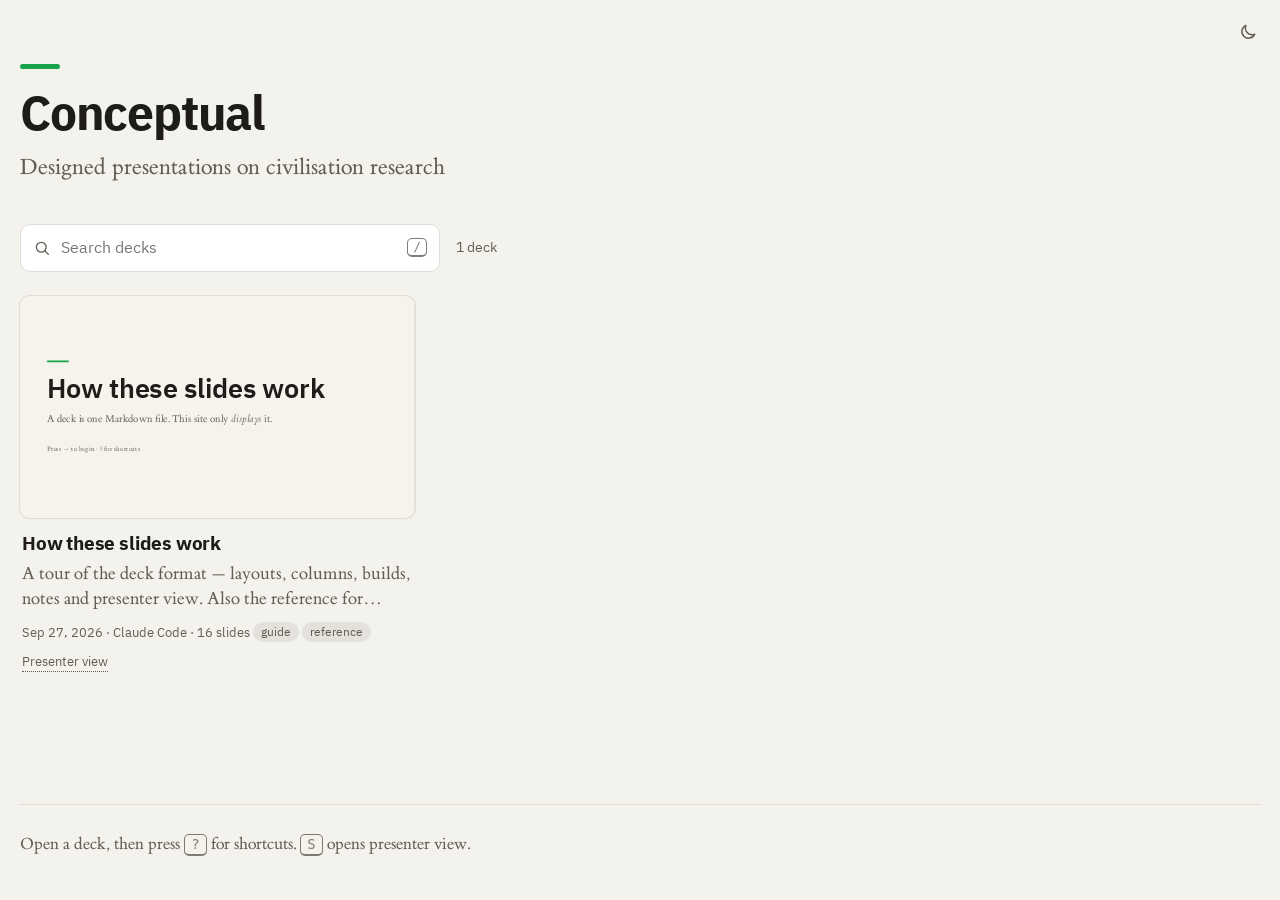
==== commit dd227b68: "Fix staggered page updates: version-stamp assets and hold paint for fonts GitHub Pages caches CSS/JS" ====
--- a/deck.html
+++ b/deck.html
@@ -4,17 +4,18 @@
   <meta charset="utf-8">
   <meta name="viewport" content="width=device-width, initial-scale=1, viewport-fit=cover">
   <title>Loading…</title>
-  <link rel="icon" href="assets/icon.svg" type="image/svg+xml">
-  <script>try{var t=localStorage.getItem('slides:theme');if((t==='light'||t==='dark')&&!/[?&]capture\b/.test(location.search))document.documentElement.dataset.theme=t}catch(e){}</script>
-  <link rel="preload" href="assets/fonts/IBMPlexSansArabic-SemiBold.woff2" as="font" type="font/woff2" crossorigin>
-  <link rel="preload" href="assets/fonts/ETBembo-Roman.woff2" as="font" type="font/woff2" crossorigin>
-  <link rel="stylesheet" href="assets/css/fonts.css">
-  <link rel="stylesheet" href="assets/css/slides.css">
-  <link rel="stylesheet" href="assets/css/site.css">
+  <link rel="icon" href="assets/icon.svg?v=899201143b" type="image/svg+xml">
+  <script>document.documentElement.classList.add('is-loading');setTimeout(function(){document.documentElement.classList.remove('is-loading')},3000);try{var t=localStorage.getItem('slides:theme');if((t==='light'||t==='dark')&&!/[?&]capture\b/.test(location.search))document.documentElement.dataset.theme=t}catch(e){}</script>
+  <link rel="preload" href="assets/fonts/IBMPlexSansArabic-SemiBold.woff2?v=630468c56a" as="font" type="font/woff2" crossorigin>
+  <link rel="preload" href="assets/fonts/IBMPlexSansArabic-Regular.woff2?v=2cebaea5d6" as="font" type="font/woff2" crossorigin>
+  <link rel="preload" href="assets/fonts/ETBembo-Roman.woff2?v=bb81522377" as="font" type="font/woff2" crossorigin>
+  <link rel="stylesheet" href="assets/css/fonts.css?v=bd11b258bb">
+  <link rel="stylesheet" href="assets/css/slides.css?v=8a4e3a2d45">
+  <link rel="stylesheet" href="assets/css/site.css?v=7fbdcd11ae">
 </head>
 <body class="viewer">
   <div id="app"><div class="loading" role="status">Loading deck…</div></div>
   <noscript><p class="viewer-error">This presentation needs JavaScript.</p></noscript>
-  <script type="module" src="assets/js/viewer.js"></script>
+  <script type="module" src="assets/js/viewer.js?v=80884b3e15"></script>
 </body>
 </html>
--- a/assets/css/fonts.css
+++ b/assets/css/fonts.css
@@ -1,9 +1,9 @@
 /* Self-hosted type: ET Bembo (MIT, see fonts/ET-Bembo-LICENSE.txt) for text,
    IBM Plex Sans Arabic (OFL, see fonts/IBM-Plex-LICENSE.txt) for titles and headings. */
-@font-face { font-family: "ET Bembo"; src: url("../fonts/ETBembo-Roman.woff2") format("woff2"); font-weight: 400; font-style: normal; font-display: swap; }
-@font-face { font-family: "ET Bembo"; src: url("../fonts/ETBembo-Italic.woff2") format("woff2"); font-weight: 400; font-style: italic; font-display: swap; }
-@font-face { font-family: "ET Bembo"; src: url("../fonts/ETBembo-SemiBold.woff2") format("woff2"); font-weight: 600 700; font-style: normal; font-display: swap; }
-@font-face { font-family: "IBM Plex Sans Arabic"; src: url("../fonts/IBMPlexSansArabic-Regular.woff2") format("woff2"); font-weight: 400; font-display: swap; }
-@font-face { font-family: "IBM Plex Sans Arabic"; src: url("../fonts/IBMPlexSansArabic-Medium.woff2") format("woff2"); font-weight: 500; font-display: swap; }
-@font-face { font-family: "IBM Plex Sans Arabic"; src: url("../fonts/IBMPlexSansArabic-SemiBold.woff2") format("woff2"); font-weight: 600; font-display: swap; }
-@font-face { font-family: "IBM Plex Sans Arabic"; src: url("../fonts/IBMPlexSansArabic-Bold.woff2") format("woff2"); font-weight: 700 800; font-display: swap; }
+@font-face { font-family: "ET Bembo"; src: url("../fonts/ETBembo-Roman.woff2?v=bb81522377") format("woff2"); font-weight: 400; font-style: normal; font-display: block; }
+@font-face { font-family: "ET Bembo"; src: url("../fonts/ETBembo-Italic.woff2?v=bab69ba571") format("woff2"); font-weight: 400; font-style: italic; font-display: block; }
+@font-face { font-family: "ET Bembo"; src: url("../fonts/ETBembo-SemiBold.woff2?v=1639a3ce1d") format("woff2"); font-weight: 600 700; font-style: normal; font-display: block; }
+@font-face { font-family: "IBM Plex Sans Arabic"; src: url("../fonts/IBMPlexSansArabic-Regular.woff2?v=2cebaea5d6") format("woff2"); font-weight: 400; font-display: block; }
+@font-face { font-family: "IBM Plex Sans Arabic"; src: url("../fonts/IBMPlexSansArabic-Medium.woff2?v=28e751d926") format("woff2"); font-weight: 500; font-display: block; }
+@font-face { font-family: "IBM Plex Sans Arabic"; src: url("../fonts/IBMPlexSansArabic-SemiBold.woff2?v=630468c56a") format("woff2"); font-weight: 600; font-display: block; }
+@font-face { font-family: "IBM Plex Sans Arabic"; src: url("../fonts/IBMPlexSansArabic-Bold.woff2?v=b696be4a36") format("woff2"); font-weight: 700 800; font-display: block; }
--- a/assets/css/site.css
+++ b/assets/css/site.css
@@ -15,18 +15,6 @@
   --focus: #2f6fed;
   color-scheme: light;
 }
-@media (prefers-color-scheme: dark) {
-  :root:not([data-theme="light"]) {
-    --page: #111214;
-    --panel: #1a1c1f;
-    --ink: #ecebe7;
-    --ink-2: #a19d95;
-    --line: #2b2e33;
-    --brand: #16a34a;
-    --focus: #7aa2ff;
-    color-scheme: dark;
-  }
-}
 :root[data-theme="dark"] {
   --page: #111214; --panel: #1a1c1f; --ink: #ecebe7; --ink-2: #a19d95; --line: #2b2e33; --brand: #16a34a; --focus: #7aa2ff;
   color-scheme: dark;
@@ -34,7 +22,10 @@
 
 *, *::before, *::after { box-sizing: border-box; }
 html, body { margin: 0; }
-body { font-family: var(--ui-font); background: var(--page); color: var(--ink); }
+body { font-family: var(--ui-font); background: var(--page); color: var(--ink); transition: opacity .2s ease; }
+/* Hold the page until fonts and content are in, so it appears in one piece
+   (inline script in each page adds the class; a 3s fail-safe removes it). */
+html.is-loading body { opacity: 0; transition: none; }
 :focus-visible { outline: 3px solid var(--focus); outline-offset: 2px; }
 kbd {
   font-family: var(--ui-mono); font-size: .82em; padding: .1em .45em; border-radius: 5px;
@@ -55,13 +46,12 @@
 
 .library { min-height: 100dvh; display: flex; flex-direction: column; }
 .lib-head { padding: 64px 0 8px; }
-.lib-head-inner { position: relative; }
 .theme-toggle {
   display: inline-grid; place-items: center; width: 40px; height: 40px; border-radius: 10px; cursor: pointer;
-  border: 1px solid var(--line); background: var(--panel); color: var(--ink-2);
-}
-.theme-toggle:hover { color: var(--ink); border-color: color-mix(in srgb, var(--ink) 25%, var(--line)); }
-.lib-head .theme-toggle { position: absolute; top: -40px; right: 16px; }
+  border: 0; background: none; color: var(--ink-2); padding: 0;
+}
+.theme-toggle:hover { color: var(--ink); }
+.library > .theme-toggle { position: absolute; top: 12px; right: 12px; z-index: 1; }
 .theme-toggle .icon-sun, [data-effective-theme="dark"] .theme-toggle .icon-moon { display: none; }
 [data-effective-theme="dark"] .theme-toggle .icon-sun { display: block; }
 .lib-head-inner, .lib-main, .lib-foot { max-width: 1272px; margin: 0 auto; width: 100%; padding-inline: 16px; }
